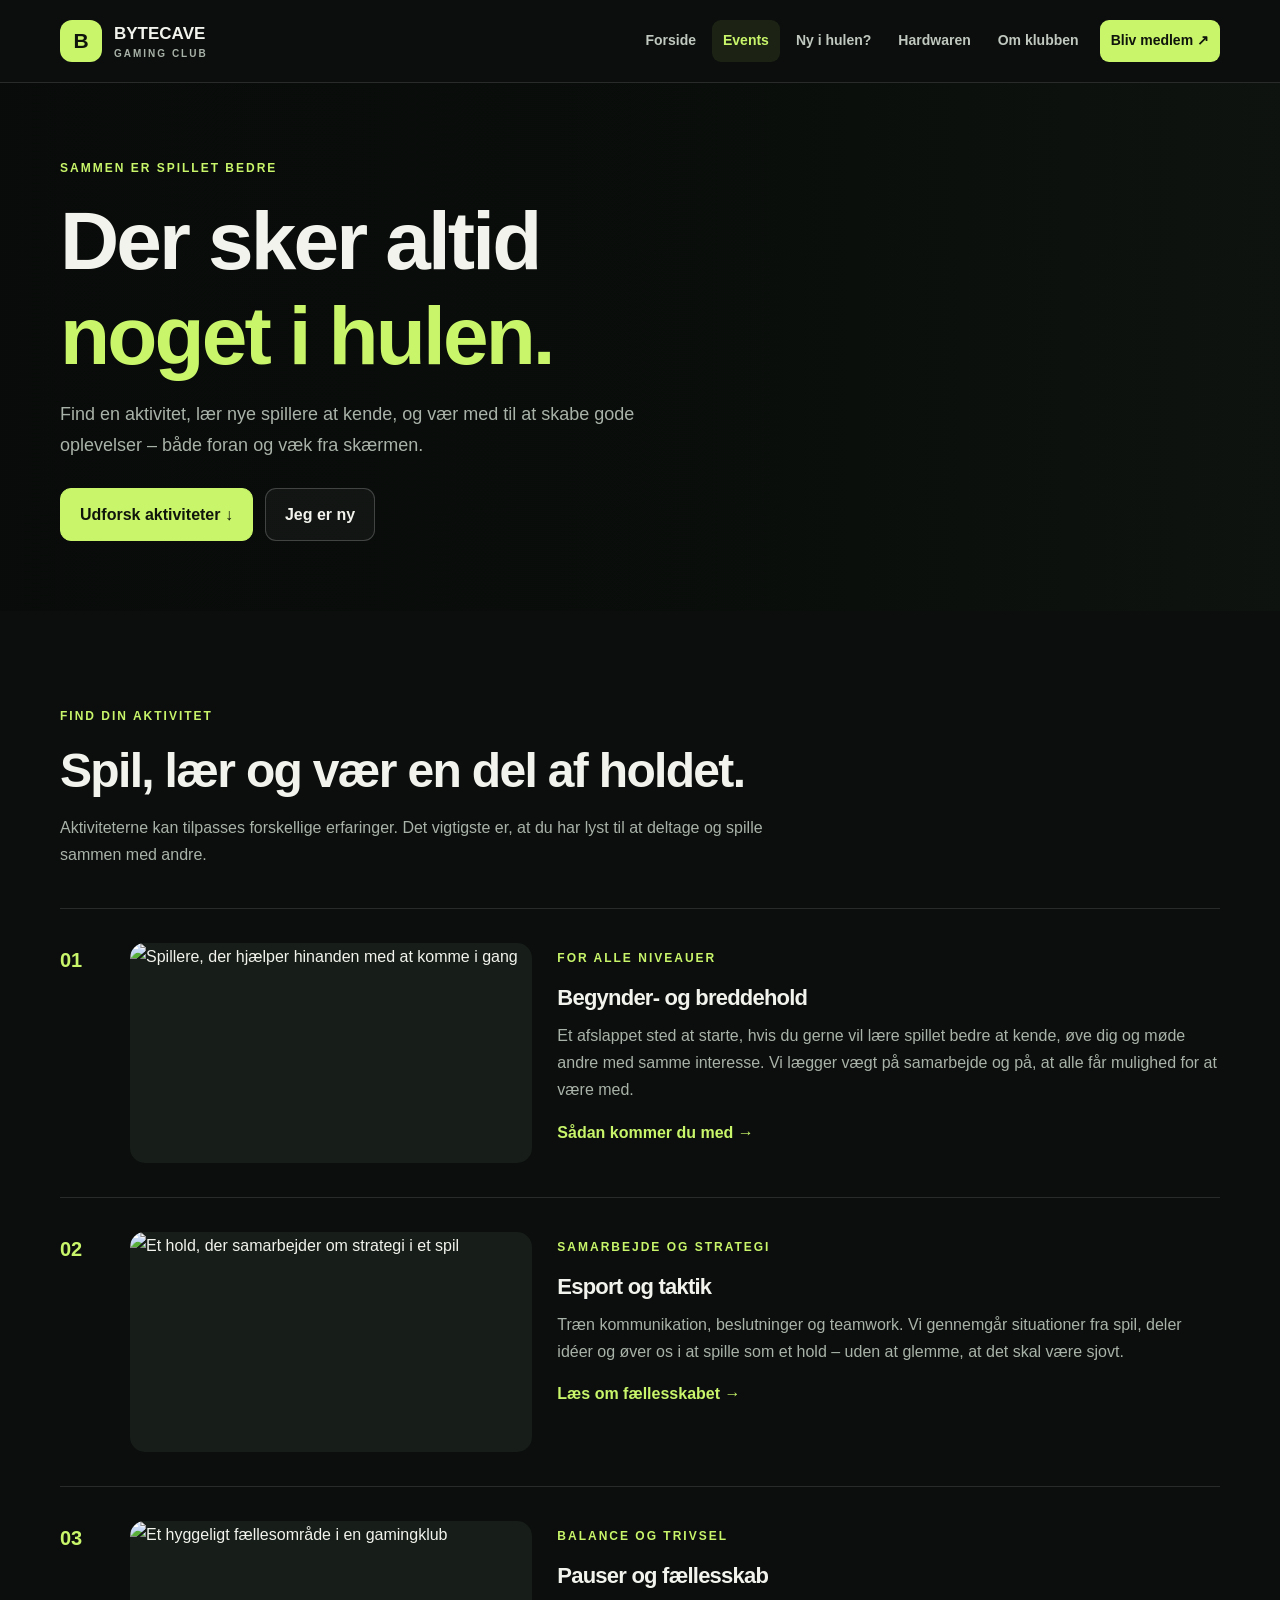
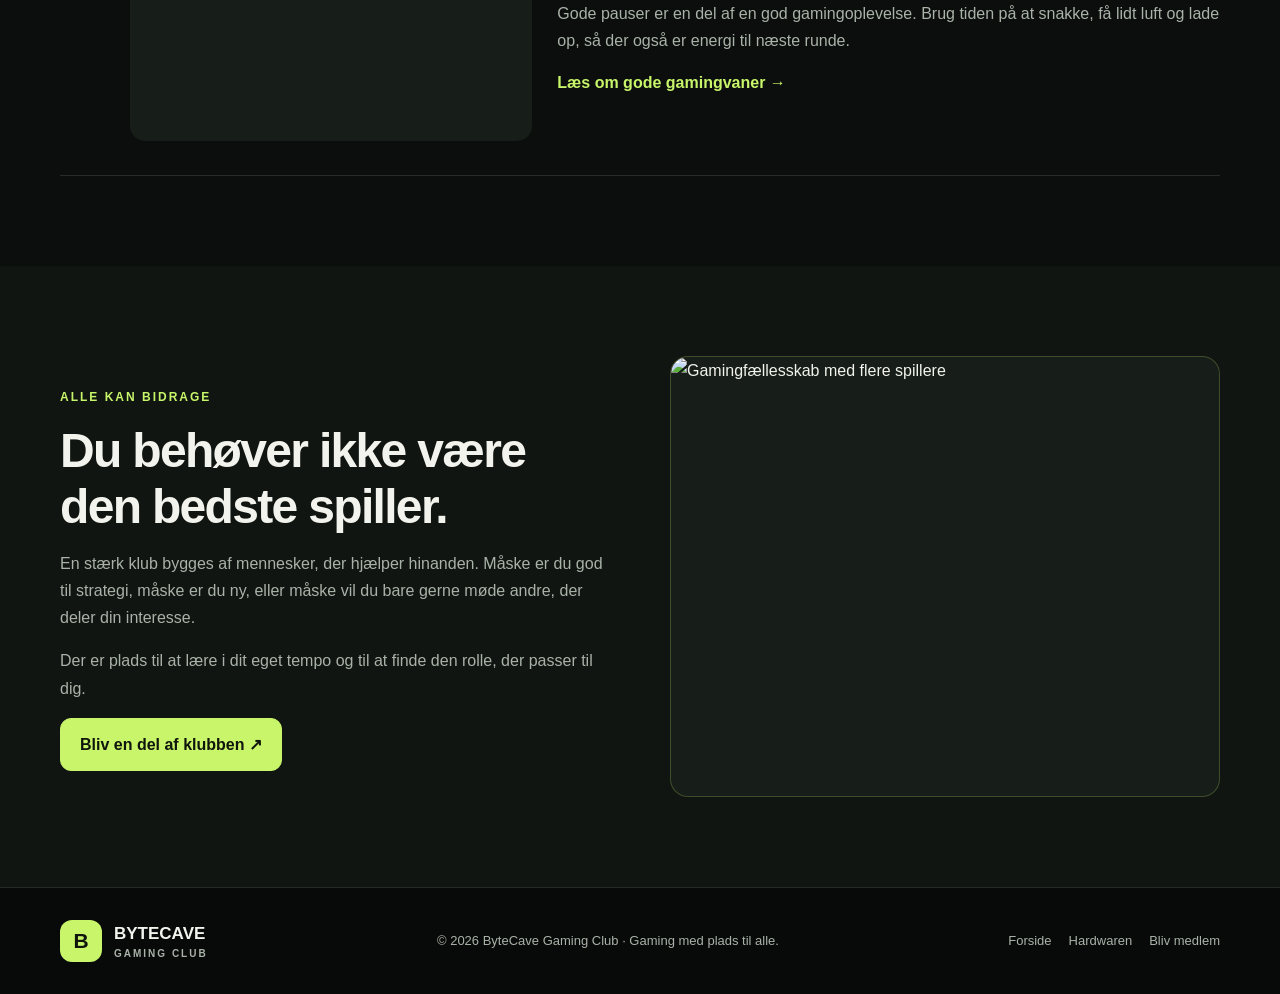
==== events.html @ 13a02218 "Add files via upload" ====
<!DOCTYPE html>
<html lang="da">
<head>
  <meta charset="UTF-8">
  <meta name="viewport" content="width=device-width, initial-scale=1">
  <meta name="description" content="Se aktiviteter og events hos ByteCave Gaming Club.">
  <title>Events og aktiviteter – ByteCave</title>
  <link rel="stylesheet" href="minstil.css">
</head>
<body>

  <header class="header">
    <div class="container nav-wrap">
      <a class="logo" href="index.html">
        <span class="logo-mark">B</span>
        <span>BYTECAVE<small>Gaming Club</small></span>
      </a>

      <nav class="navigation" aria-label="Hovednavigation">
        <a href="index.html">Forside</a>
        <a href="events.html" aria-current="page">Events</a>
        <a href="ny-i-hulen.html">Ny i hulen?</a>
        <a href="hardwaren.html">Hardwaren</a>
        <a href="om-klubben.html">Om klubben</a>
        <a class="nav-cta" href="ny-i-hulen.html">Bliv medlem ↗</a>
      </nav>
    </div>
  </header>

  <main>
    <section class="page-hero events-hero">
      <div class="page-hero-content">
        <span class="eyebrow">Sammen er spillet bedre</span>
        <h1>Der sker altid<br><span class="accent">noget i hulen.</span></h1>
        <p>
          Find en aktivitet, lær nye spillere at kende, og vær med til at skabe gode oplevelser – både foran og væk fra skærmen.
        </p>
        <div class="button-row">
          <a class="button" href="#aktiviteter">Udforsk aktiviteter ↓</a>
          <a class="button button-secondary" href="ny-i-hulen.html">Jeg er ny</a>
        </div>
      </div>
    </section>

    <section class="section" id="aktiviteter">
      <div class="container">
        <div class="section-heading">
          <span class="eyebrow">Find din aktivitet</span>
          <h2>Spil, lær og vær en del af holdet.</h2>
          <p>
            Aktiviteterne kan tilpasses forskellige erfaringer. Det vigtigste er, at du har lyst til at deltage og spille sammen med andre.
          </p>
        </div>

        <div class="event-list">
          <article class="event-item">
            <div class="event-number">01</div>
            <div class="event-image">
              <img src="images/begynderhold.jpg"
                   alt="Spillere, der hjælper hinanden med at komme i gang"
                   loading="lazy">
            </div>
            <div class="event-details">
              <span class="card-label">For alle niveauer</span>
              <h3>Begynder- og breddehold</h3>
              <p>
                Et afslappet sted at starte, hvis du gerne vil lære spillet bedre at kende, øve dig og møde andre med samme interesse. Vi lægger vægt på samarbejde og på, at alle får mulighed for at være med.
              </p>
              <a class="text-link" href="ny-i-hulen.html">Sådan kommer du med →</a>
            </div>
          </article>

          <article class="event-item">
            <div class="event-number">02</div>
            <div class="event-image">
              <img src="images/esport-taktik.jpg"
                   alt="Et hold, der samarbejder om strategi i et spil"
                   loading="lazy">
            </div>
            <div class="event-details">
              <span class="card-label">Samarbejde og strategi</span>
              <h3>Esport og taktik</h3>
              <p>
                Træn kommunikation, beslutninger og teamwork. Vi gennemgår situationer fra spil, deler idéer og øver os i at spille som et hold – uden at glemme, at det skal være sjovt.
              </p>
              <a class="text-link" href="om-klubben.html">Læs om fællesskabet →</a>
            </div>
          </article>

          <article class="event-item">
            <div class="event-number">03</div>
            <div class="event-image">
              <img src="images/gaming-pause.jpg"
                   alt="Et hyggeligt fællesområde i en gamingklub"
                   loading="lazy">
            </div>
            <div class="event-details">
              <span class="card-label">Balance og trivsel</span>
              <h3>Pauser og fællesskab</h3>
              <p>
                Gode pauser er en del af en god gamingoplevelse. Brug tiden på at snakke, få lidt luft og lade op, så der også er energi til næste runde.
              </p>
              <a class="text-link" href="hardwaren.html">Læs om gode gamingvaner →</a>
            </div>
          </article>
        </div>
      </div>
    </section>

    <section class="section section-dark">
      <div class="container two-columns">
        <div class="text-content">
          <span class="eyebrow">Alle kan bidrage</span>
          <h2>Du behøver ikke være den bedste spiller.</h2>
          <p>
            En stærk klub bygges af mennesker, der hjælper hinanden. Måske er du god til strategi, måske er du ny, eller måske vil du bare gerne møde andre, der deler din interesse.
          </p>
          <p>
            Der er plads til at lære i dit eget tempo og til at finde den rolle, der passer til dig.
          </p>
          <a class="button" href="ny-i-hulen.html">Bliv en del af klubben ↗</a>
        </div>

        <div class="image-panel">
          <img src="images/community-gaming.jpg"
               alt="Gamingfællesskab med flere spillere"
               loading="lazy">
        </div>
      </div>
    </section>
  </main>

  <footer class="footer">
    <div class="container footer-inner">
      <a class="logo" href="index.html">
        <span class="logo-mark">B</span>
        <span>BYTECAVE<small>Gaming Club</small></span>
      </a>

      <p>© 2026 ByteCave Gaming Club · Gaming med plads til alle.</p>

      <div class="footer-links">
        <a href="index.html">Forside</a>
        <a href="hardwaren.html">Hardwaren</a>
        <a href="ny-i-hulen.html">Bliv medlem</a>
      </div>
    </div>
  </footer>

</body>
</html>
---- minstil.css ----
:root {
  --bg: #0b0e0c;
  --panel: #171d18;
  --text: #f1f3ec;
  --muted: #a9b2a8;
  --lime: #c8f56a;
  --line: rgba(255, 255, 255, 0.12);
  --radius: 18px;
  --content: 1160px;
}

* {
  box-sizing: border-box;
}

body {
  margin: 0;
  background: var(--bg);
  color: var(--text);
  font-family: "Segoe UI", Arial, sans-serif;
  font-size: 16px;
  line-height: 1.7;
}

img {
  display: block;
  max-width: 100%;
}

a {
  color: inherit;
  text-decoration: none;
}

p {
  margin: 0 0 16px;
  color: var(--muted);
}

h1, h2, h3 {
  margin: 0 0 16px;
  line-height: 1.15;
  letter-spacing: -0.035em;
}

h1 {
  font-size: clamp(44px, 7vw, 82px);
}

h2 {
  font-size: clamp(30px, 4vw, 48px);
}

h3 {
  font-size: 22px;
}

.container,
.hero-content,
.page-hero-content {
  width: min(var(--content), calc(100% - 40px));
  margin: 0 auto;
}

.section {
  padding: 90px 0;
}

.section-dark {
  background: #101511;
}

.section-heading {
  max-width: 720px;
  margin-bottom: 40px;
}

.eyebrow,
.card-label {
  display: inline-block;
  margin-bottom: 16px;
  color: var(--lime);
  font-size: 12px;
  font-weight: 800;
  letter-spacing: 2px;
  text-transform: uppercase;
}

.accent,
.text-link {
  color: var(--lime);
}

.header {
  position: relative;
  z-index: 10;
  border-bottom: 1px solid var(--line);
  background: var(--bg);
}

.nav-wrap {
  display: flex;
  align-items: center;
  justify-content: space-between;
  gap: 24px;
  min-height: 82px;
}

.logo {
  display: inline-flex;
  align-items: center;
  flex-shrink: 0;
  gap: 12px;
  font-size: 17px;
  font-weight: 900;
}

.logo-mark {
  display: grid;
  place-items: center;
  width: 42px;
  height: 42px;
  border-radius: 12px;
  background: var(--lime);
  color: #10150c;
  font-size: 21px;
}

.logo small {
  display: block;
  margin-top: -4px;
  color: var(--muted);
  font-size: 10px;
  letter-spacing: 2px;
  text-transform: uppercase;
}

.navigation {
  display: flex;
  align-items: center;
  justify-content: flex-end;
  flex-wrap: wrap;
  gap: 5px;
}

.navigation a {
  padding: 9px 11px;
  border-radius: 9px;
  color: #c0c8bf;
  font-size: 14px;
  font-weight: 700;
  transition: 0.2s;
}

.navigation a:hover,
.navigation a[aria-current="page"] {
  background: rgba(200, 245, 106, 0.09);
  color: var(--lime);
}

.navigation .nav-cta {
  margin-left: 5px;
  background: var(--lime);
  color: #10150c;
}

.navigation .nav-cta:hover {
  background: #ddff91;
  color: #10150c;
}

.button-row {
  display: flex;
  flex-wrap: wrap;
  gap: 12px;
  margin-top: 28px;
}

.button {
  display: inline-flex;
  align-items: center;
  justify-content: center;
  min-height: 48px;
  padding: 12px 19px;
  border: 1px solid var(--lime);
  border-radius: 11px;
  background: var(--lime);
  color: #10150c;
  font-weight: 800;
  transition: 0.2s;
}

.button:hover {
  transform: translateY(-2px);
  background: #ddff91;
}

.button-secondary {
  border-color: rgba(255, 255, 255, 0.2);
  background: rgba(255, 255, 255, 0.04);
  color: var(--text);
}

.button-secondary:hover {
  border-color: var(--lime);
  background: rgba(200, 245, 106, 0.08);
}

.text-link {
  font-weight: 800;
}

.text-link:hover {
  text-decoration: underline;
  text-underline-offset: 4px;
}

.hero,
.page-hero {
  position: relative;
  isolation: isolate;
  display: flex;
  align-items: center;
  min-height: 570px;
  overflow: hidden;
  background-color: #101611;
  background-position: center;
  background-size: cover;
}

.hero::after,
.page-hero::after {
  position: absolute;
  z-index: -1;
  inset: 0;
  content: "";
  background: linear-gradient(
    90deg,
    rgba(8, 11, 9, 0.97),
    rgba(8, 11, 9, 0.82) 50%,
    rgba(8, 11, 9, 0.28)
  );
}

.home-hero {
  background-image: url("images/hero-gaming.jpg");
}

.events-hero,
.new-hero,
.hardware-hero,
.about-hero {
  min-height: 500px;
}

.events-hero {
  background-image: url("images/events-hero.jpg");
}

.new-hero {
  background-image: url("images/ny-i-hulen-hero.jpg");
}

.hardware-hero {
  background-image: url("images/hardware-hero.jpg");
}

.about-hero {
  background-image: url("images/om-klubben-hero.jpg");
}

.hero-content,
.page-hero-content {
  position: relative;
  z-index: 1;
  padding: 70px 0;
}

.hero-content > p,
.page-hero-content > p {
  max-width: 620px;
  font-size: 18px;
}

.hero-note {
  display: flex;
  align-items: center;
  gap: 10px;
  margin-top: 28px;
  color: #d3d9d0;
  font-size: 14px;
}

.status-dot {
  width: 9px;
  height: 9px;
  border-radius: 50%;
  background: var(--lime);
  box-shadow: 0 0 15px rgba(200, 245, 106, 0.65);
}

.two-columns {
  display: grid;
  grid-template-columns: 1fr 1fr;
  align-items: center;
  gap: 60px;
}

.two-columns.align-start {
  align-items: start;
}

.text-content p:last-child {
  margin-bottom: 0;
}

.image-panel,
.card-image,
.event-image {
  overflow: hidden;
  background: var(--panel);
}

.image-panel {
  border: 1px solid rgba(200, 245, 106, 0.22);
  border-radius: var(--radius);
}

.image-panel img {
  aspect-ratio: 5 / 4;
  object-fit: cover;
}

.card-grid,
.info-grid {
  display: grid;
  grid-template-columns: repeat(3, minmax(0, 1fr));
  gap: 22px;
}

.card {
  overflow: hidden;
  border: 1px solid var(--line);
  border-radius: var(--radius);
  background: var(--panel);
  transition: transform 0.25s, border-color 0.25s;
}

.card:hover {
  transform: translateY(-5px);
  border-color: rgba(200, 245, 106, 0.45);
}

.card-image {
  height: 220px;
}

.card-image img,
.event-image img {
  height: 100%;
  object-fit: cover;
}

.card-body,
.info-card {
  padding: 25px;
}

.card-body h3,
.info-card h3 {
  margin-bottom: 12px;
}

.card-body p {
  margin-bottom: 20px;
}

.info-grid {
  gap: 18px;
}

.info-card {
  border: 1px solid var(--line);
  border-radius: 16px;
  background: var(--panel);
}

.info-card p {
  margin-bottom: 0;
}

.feature-list {
  display: grid;
  gap: 20px;
}

.feature-item {
  display: flex;
  align-items: flex-start;
  gap: 15px;
}

.feature-icon {
  display: grid;
  flex: 0 0 40px;
  place-items: center;
  width: 40px;
  height: 40px;
  border: 1px solid rgba(200, 245, 106, 0.3);
  border-radius: 12px;
  background: rgba(200, 245, 106, 0.08);
  color: var(--lime);
  font-weight: 900;
}

.feature-item h3 {
  margin: 2px 0 6px;
  font-size: 18px;
}

.feature-item p {
  margin: 0;
}

.check-list {
  padding: 0;
  margin: 20px 0 0;
  list-style: none;
}

.check-list li {
  position: relative;
  padding: 0 0 12px 28px;
  color: var(--muted);
}

.check-list li::before {
  position: absolute;
  left: 0;
  content: "✓";
  color: var(--lime);
  font-weight: 900;
}

.stats-grid {
  display: grid;
  grid-template-columns: repeat(3, minmax(0, 1fr));
  gap: 12px;
  margin-top: 28px;
}

.stat {
  padding: 19px;
  border: 1px solid var(--line);
  border-radius: 14px;
  background: var(--panel);
}

.stat strong {
  display: block;
  color: var(--lime);
  font-size: 26px;
  line-height: 1.2;
}

.stat span {
  color: var(--muted);
  font-size: 12px;
}

.event-list {
  border-top: 1px solid var(--line);
}

.event-item {
  display: grid;
  grid-template-columns: 45px minmax(190px, 0.85fr) minmax(0, 1.4fr);
  align-items: start;
  gap: 25px;
  padding: 34px 0;
  border-bottom: 1px solid var(--line);
}

.event-number {
  color: var(--lime);
  font-size: 20px;
  font-weight: 900;
}

.event-image {
  height: 220px;
  border-radius: 15px;
}

.event-details h3 {
  margin-bottom: 12px;
}

.event-details p {
  margin-bottom: 15px;
}

.quote-section {
  padding: 75px 0;
  border-block: 1px solid var(--line);
  background: #121812;
}

.quote {
  max-width: 850px;
  margin: 0 auto;
  color: var(--text);
  font-size: clamp(26px, 4vw, 40px);
  font-weight: 800;
  letter-spacing: -1px;
  line-height: 1.35;
  text-align: center;
}

.quote span {
  color: var(--lime);
}

.quote-byline {
  margin-top: 18px;
  font-size: 14px;
  text-align: center;
}

.cta-box {
  display: flex;
  align-items: center;
  justify-content: space-between;
  gap: 35px;
  padding: 42px;
  border: 1px solid rgba(200, 245, 106, 0.28);
  border-radius: 23px;
  background: var(--panel);
}

.cta-box h2 {
  max-width: 650px;
  margin-bottom: 12px;
}

.cta-box p {
  max-width: 600px;
  margin-bottom: 0;
}

.footer {
  padding: 32px 0;
  border-top: 1px solid var(--line);
  background: #080a09;
}

.footer-inner {
  display: flex;
  align-items: center;
  justify-content: space-between;
  gap: 24px;
}

.footer p,
.footer-links {
  font-size: 13px;
}

.footer p {
  margin: 0;
}

.footer-links {
  display: flex;
  flex-wrap: wrap;
  gap: 17px;
  color: var(--muted);
}

.footer-links a:hover {
  color: var(--lime);
}

@media (hover: hover) {
  .image-panel img,
  .card-image img,
  .event-image img {
    transition: transform 0.4s ease;
  }

  .image-panel:hover img,
  .card:hover .card-image img,
  .event-image:hover img {
    transform: scale(1.05);
  }
}

@media (max-width: 950px) {
  .nav-wrap {
    align-items: flex-start;
    flex-direction: column;
    justify-content: center;
    padding: 16px 0;
    gap: 12px;
  }

  .navigation {
    justify-content: flex-start;
  }

  .navigation a {
    padding: 8px 10px;
  }

  .navigation .nav-cta {
    margin-left: 0;
  }

  .two-columns {
    gap: 35px;
  }

  .event-item {
    grid-template-columns: 40px minmax(0, 1fr);
    gap: 18px;
  }

  .event-number {
    grid-row: 1 / span 3;
  }

  .event-image,
  .event-details {
    grid-column: 2;
  }

  .event-image {
    height: 250px;
  }
}

@media (max-width: 700px) {
  .container,
  .hero-content,
  .page-hero-content {
    width: calc(100% - 32px);
  }

  .section {
    padding: 65px 0;
  }

  .hero,
  .page-hero {
    min-height: 500px;
  }

  .hero-content,
  .page-hero-content {
    padding: 60px 0;
  }

  .hero::after,
  .page-hero::after {
    background: linear-gradient(
      90deg,
      rgba(8, 11, 9, 0.95),
      rgba(8, 11, 9, 0.72)
    );
  }

  .two-columns,
  .card-grid,
  .info-grid {
    grid-template-columns: 1fr;
  }

  .two-columns {
    gap: 30px;
  }

  .card-image {
    height: 230px;
  }

  .event-image {
    height: 210px;
  }

  .cta-box,
  .footer-inner {
    align-items: flex-start;
    flex-direction: column;
  }

  .cta-box {
    padding: 27px;
  }
}

@media (max-width: 430px) {
  .navigation {
    gap: 2px;
  }

  .navigation a {
    padding: 7px 8px;
    font-size: 12px;
  }

  .button-row {
    align-items: stretch;
    flex-direction: column;
  }

  .button {
    width: 100%;
  }

  .stats-grid {
    grid-template-columns: 1fr;
  }
}
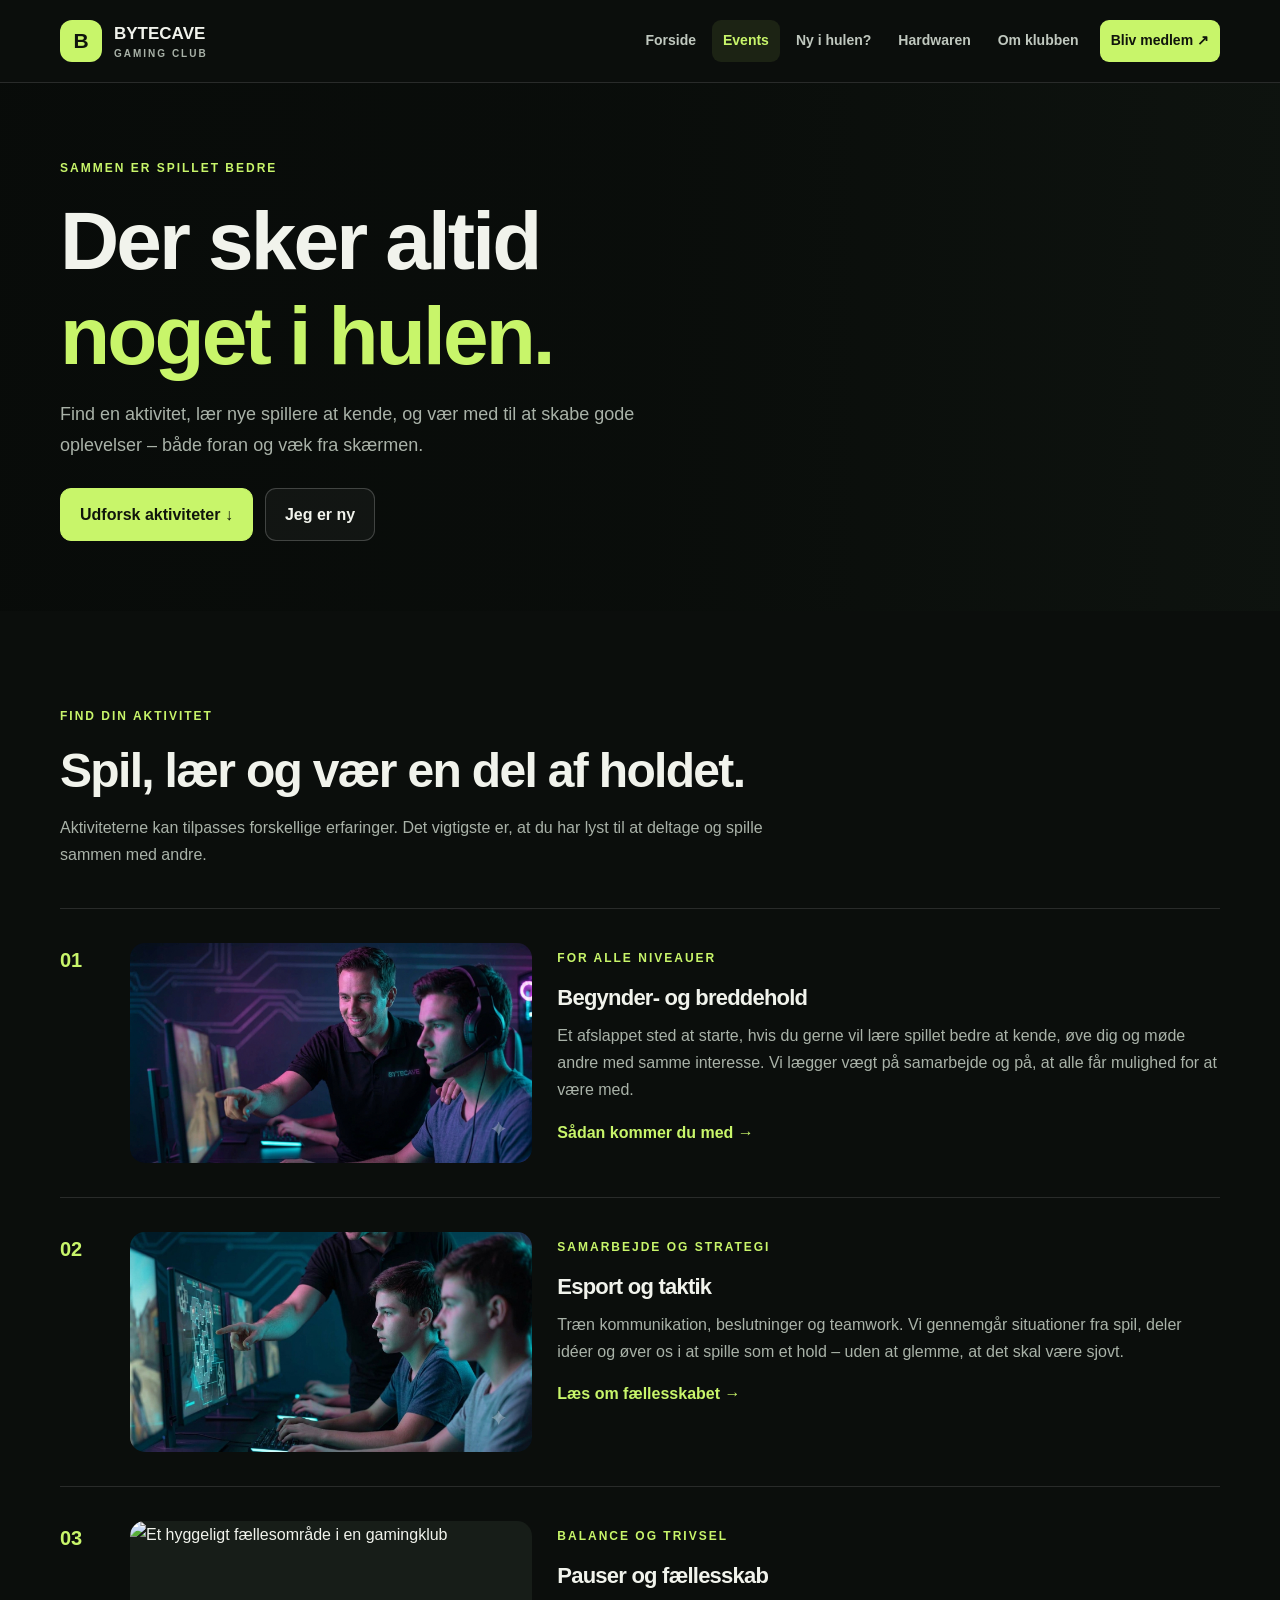
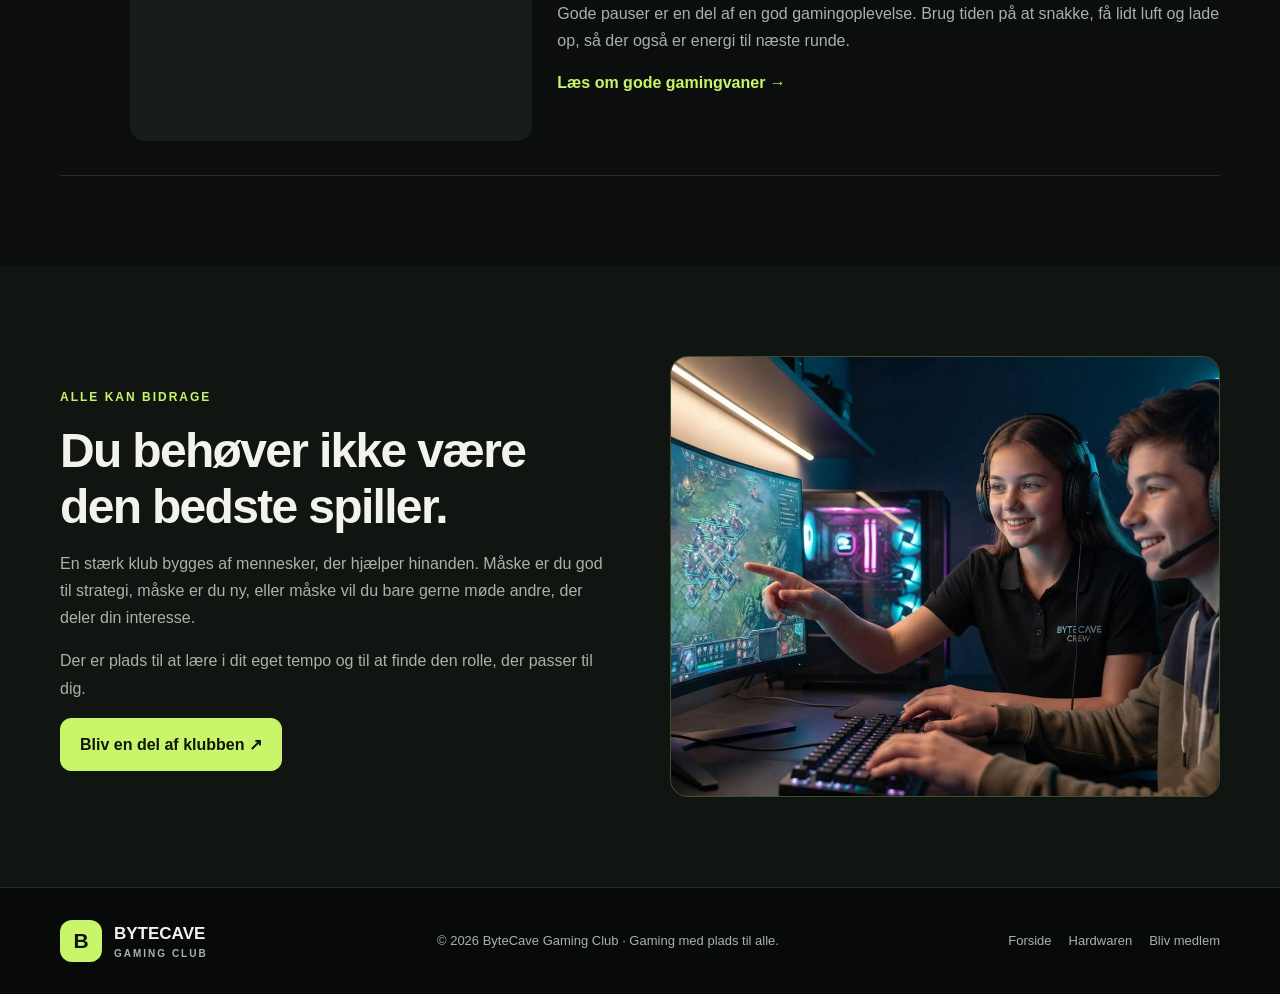
==== commit d8558674: "Fix Jpg not showing up on site" ====
--- a/events.html
+++ b/events.html
@@ -56,7 +56,7 @@
           <article class="event-item">
             <div class="event-number">01</div>
             <div class="event-image">
-              <img src="images/begynderhold.jpg"
+              <img src="begynderhold.jpg"
                    alt="Spillere, der hjælper hinanden med at komme i gang"
                    loading="lazy">
             </div>
@@ -73,7 +73,7 @@
           <article class="event-item">
             <div class="event-number">02</div>
             <div class="event-image">
-              <img src="images/esport-taktik.jpg"
+              <img src="esport-taktik.jpg"
                    alt="Et hold, der samarbejder om strategi i et spil"
                    loading="lazy">
             </div>
@@ -122,7 +122,7 @@
         </div>
 
         <div class="image-panel">
-          <img src="images/community-gaming.jpg"
+          <img src="community-gaming.jpg"
                alt="Gamingfællesskab med flere spillere"
                loading="lazy">
         </div>
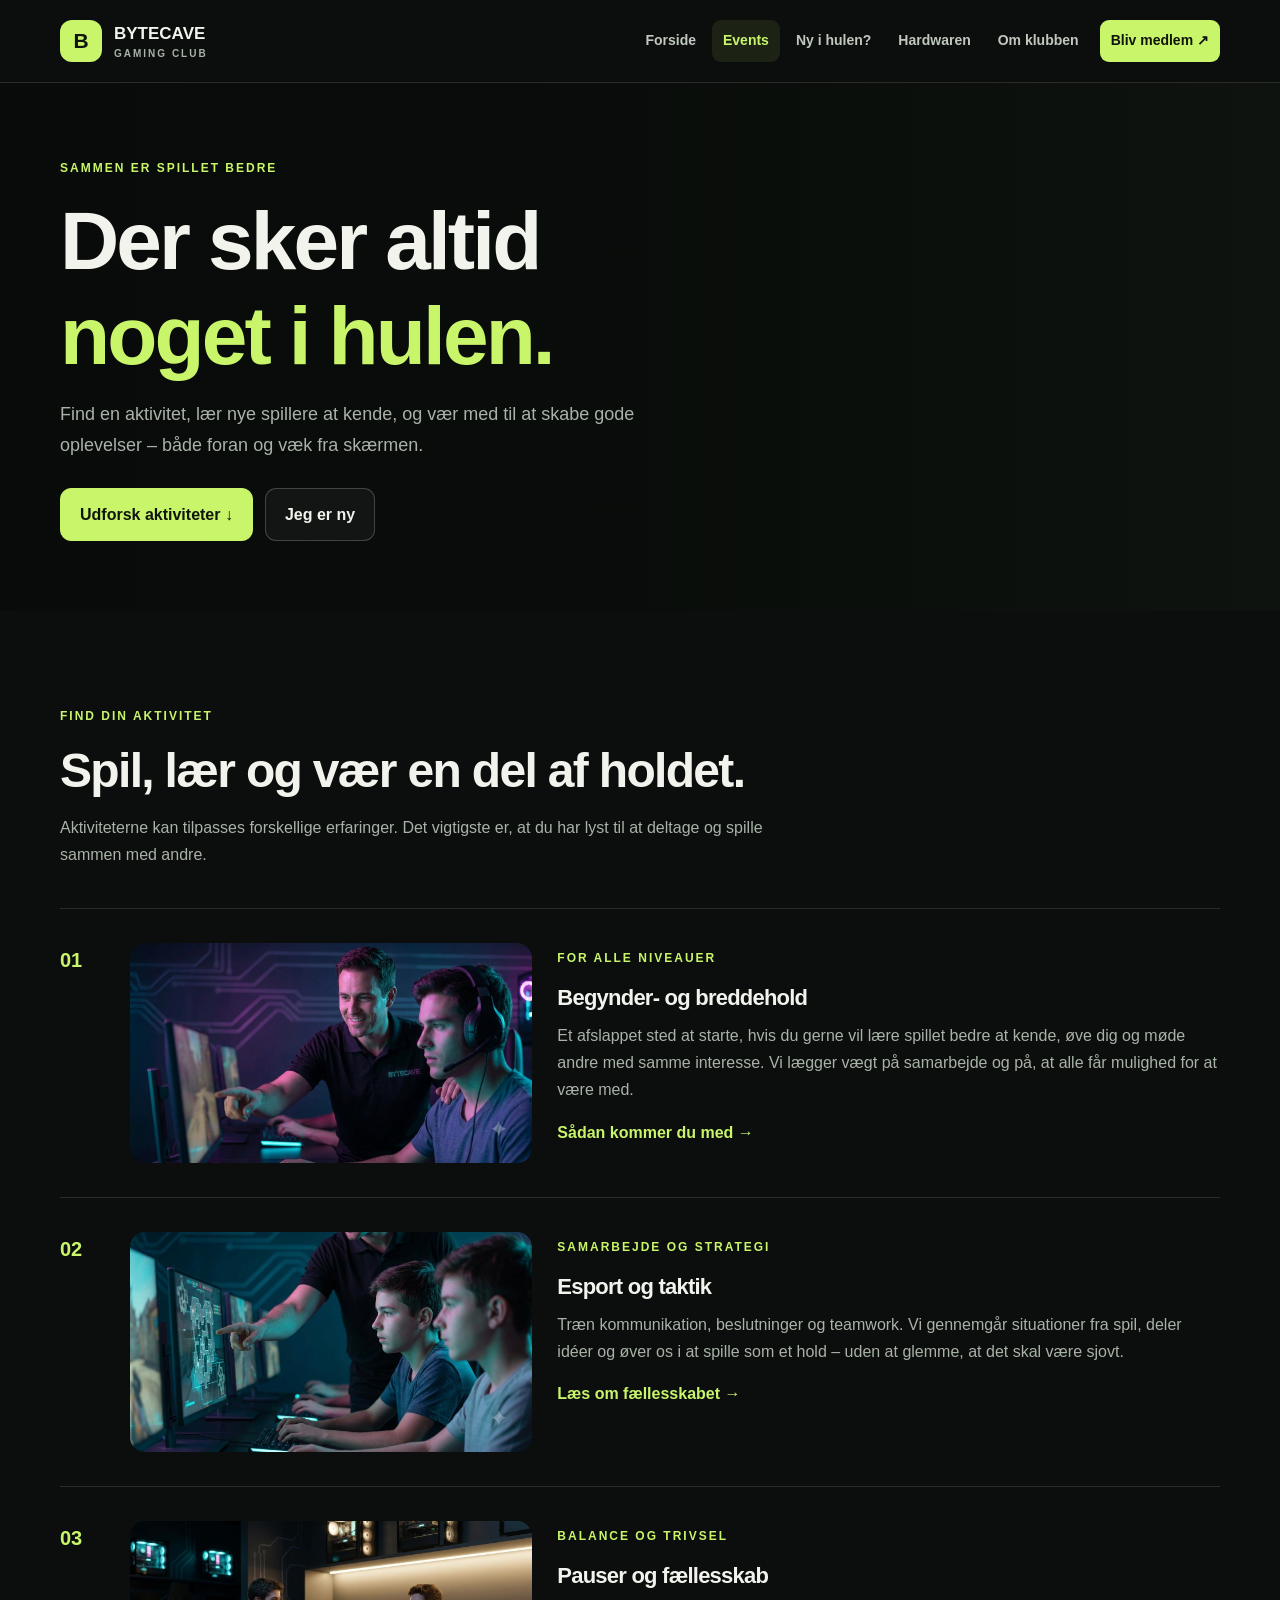
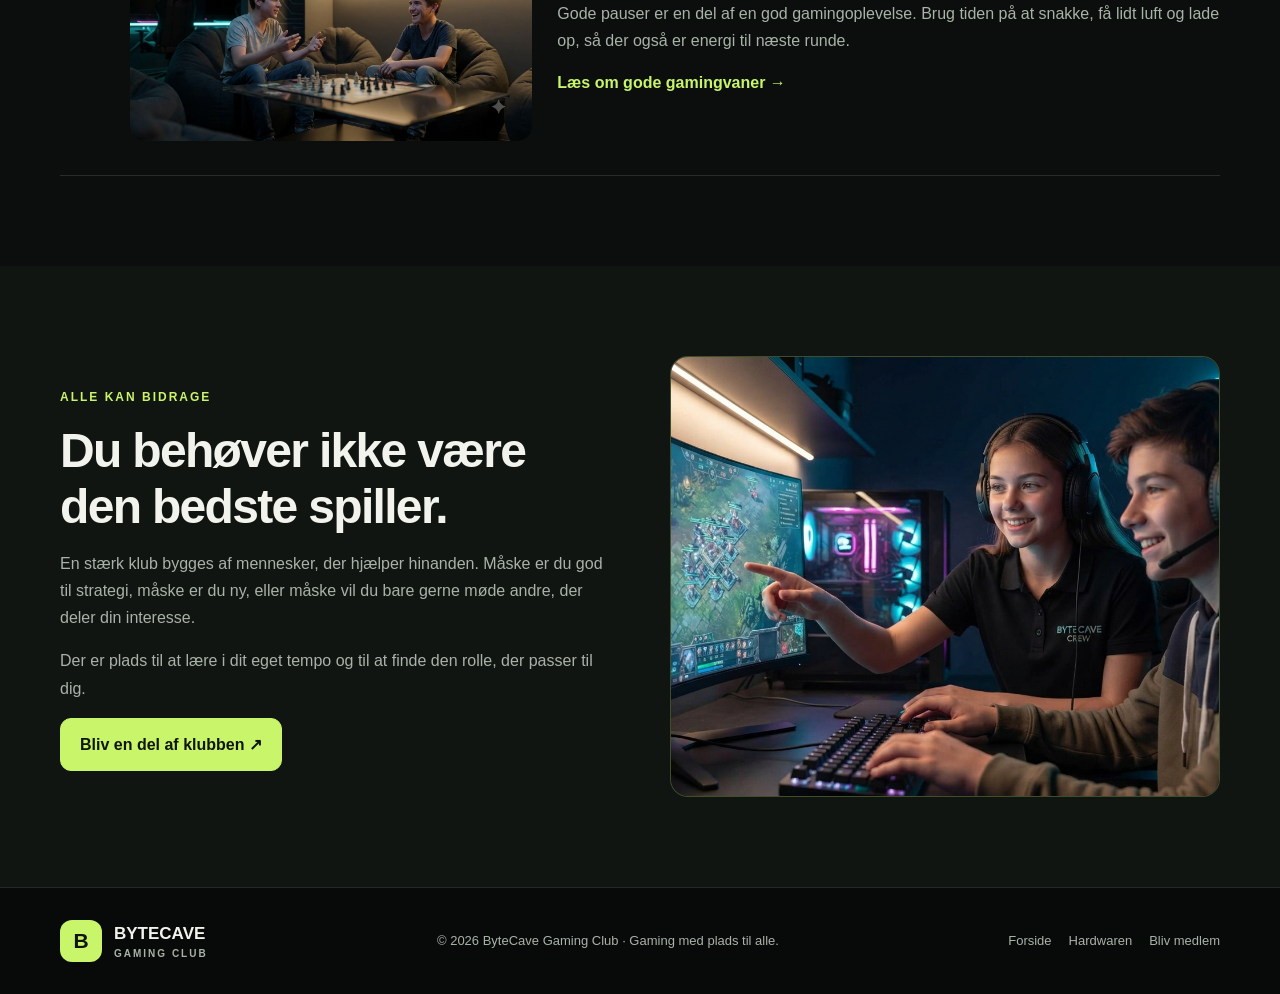
==== commit 2fb7272b: "Fix Jpg not showing up on site" ====
--- a/events.html
+++ b/events.html
@@ -90,7 +90,7 @@
           <article class="event-item">
             <div class="event-number">03</div>
             <div class="event-image">
-              <img src="images/gaming-pause.jpg"
+              <img src="gaming-pause.jpg"
                    alt="Et hyggeligt fællesområde i en gamingklub"
                    loading="lazy">
             </div>
